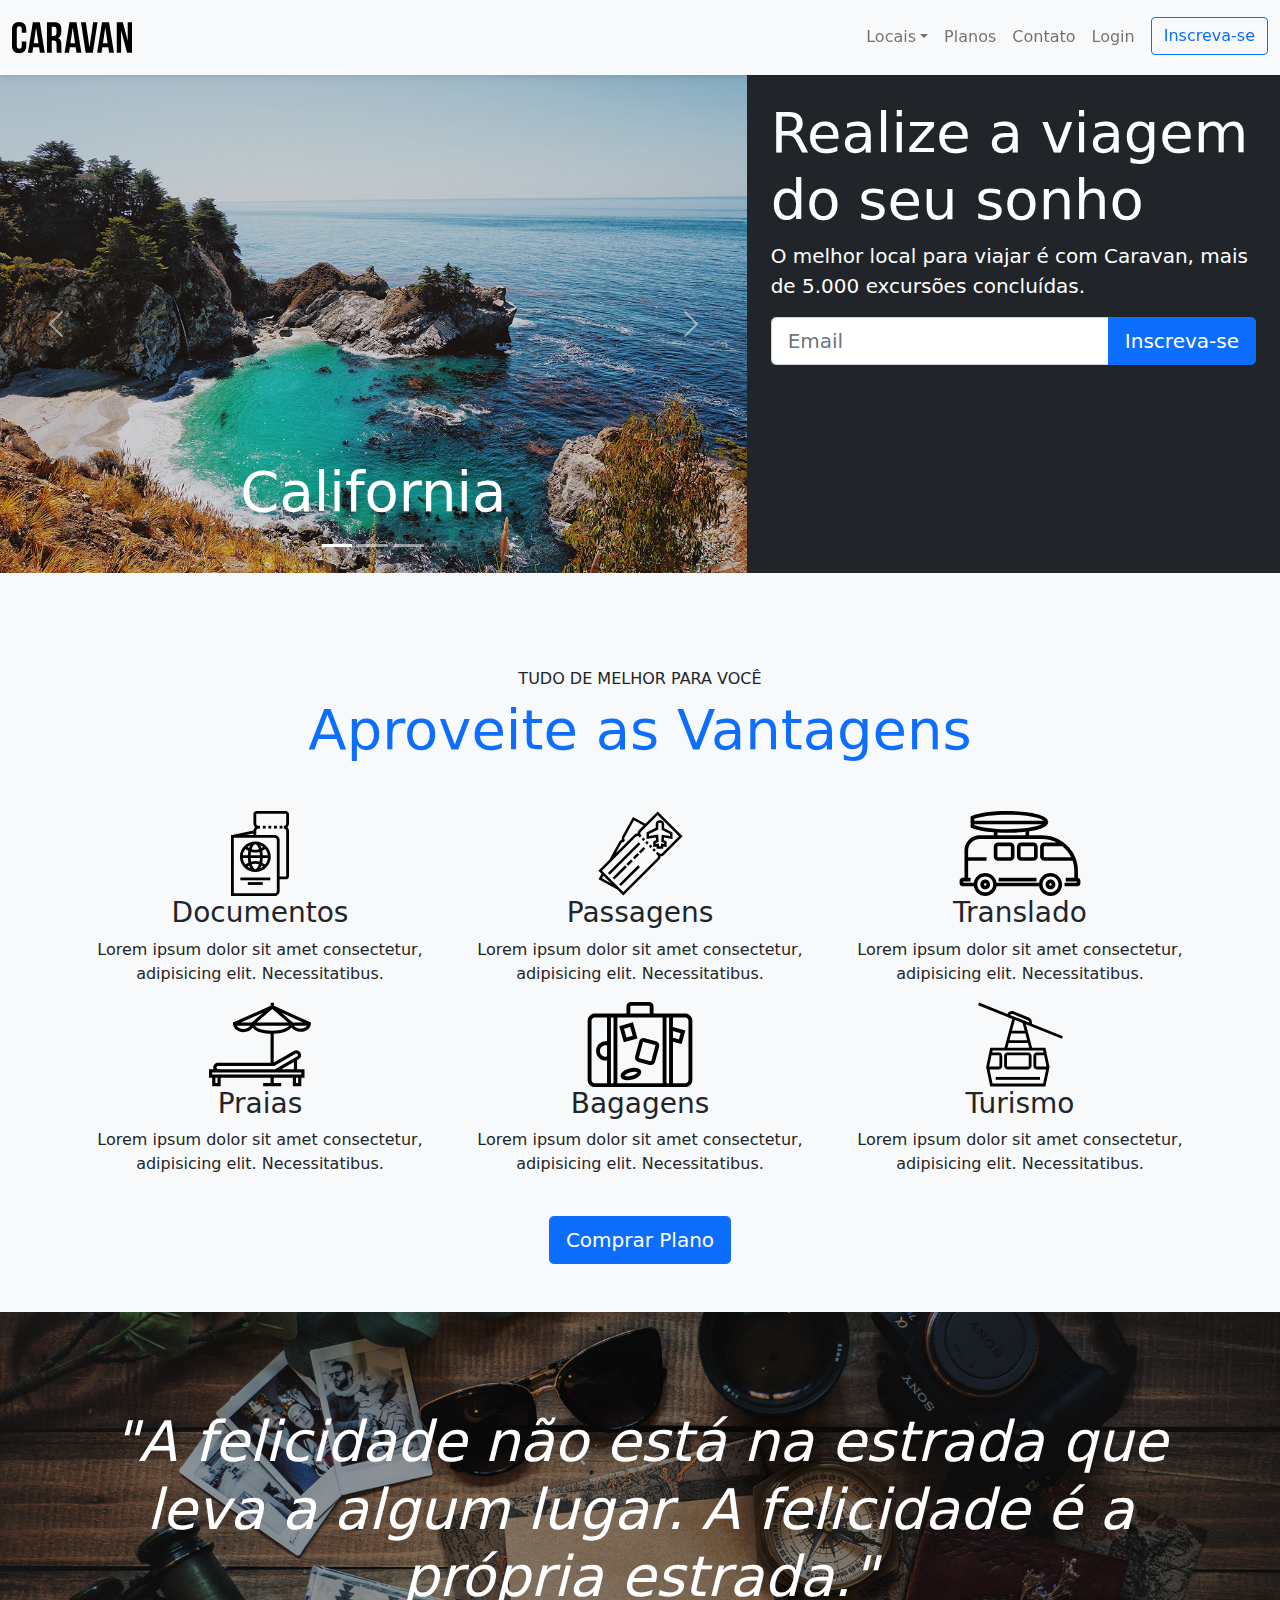
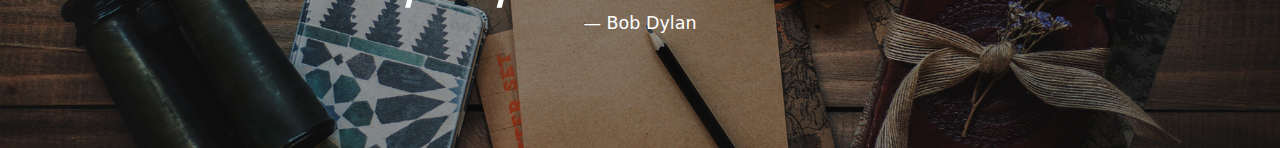
==== Project-Caravan-Bootstrap/index.html @ 6476bd88 "Adiciona media query para ajustar a responsividade da navbar, adiciona blockquote e inclui botao na " ====
<!DOCTYPE html>
<html lang="pt-br">
  <head>
    <meta charset="UTF-8" />
    <meta http-equiv="X-UA-Compatible" content="IE=edge" />
    <meta name="viewport" content="width=device-width, initial-scale=1.0" />
    <title>Caravan</title>
    <link rel="stylesheet" href="./bootstrap-5.0.1-dist/css/bootstrap.css" />
    <link rel="stylesheet" href="style.css">
  </head>
  <body>
    <!-- navbar -->
    <nav class="navbar navbar-expand-md navbar-light bg-light fixed-top py-3 box-shadow">
      <div class="container-fluid">
        <a href="index.html" class="navbar-brand">
          <img src="./img/caravan.svg" alt="Caravan">
        </a>
        <button class="navbar-toggler" type="button" data-bs-toggle="collapse" data-bs-target="#navbarSupportedContent" aria-controls="navbarSupportedContent" aria-expanded="false" aria-label="Toggle navigation">
          <span class="navbar-toggler-icon"></span>
        </button>
        <div class="collapse navbar-collapse" id="navbarSupportedContent">
          <ul class="navbar-nav ms-auto">
            <li class="nav-item dropdown">
              <a class="nav-link dropdown-toggle" href="#" id="navbarDropdown" role="button" data-bs-toggle="dropdown" aria-expanded="false">Locais</a>
              <ul class="dropdown-menu" aria-labelledby="navbarDropdown">
                <li><a class="dropdown-item" href="local.html">California</a></li>
                <li><a class="dropdown-item" href="local.html">Paris</a></li>
                <li><a class="dropdown-item" href="local.html">Dublin</a></li>
              </ul>
            </li>
            <li class="nav-item">
              <a class="nav-link" href="planos.html">Planos</a>
            </li>
            <li class="nav-item">
              <a class="nav-link" href="contato.html">Contato</a>
            </li>
            <li class="nav-item">
              <a class="nav-link" href="#">Login</a>
            </li>
            <li class="nav-item">
              <a class="btn btn-outline-primary ms-md-2" href="inscricao.html">Inscreva-se</a>
            </li>
          </ul>
        </div>
      </div>
    </nav>
    <!-- carousel section -->
    <section class="container-fluid">
      <div class="row bg-dark text-white">
        <div class="col-lg-7 p-0">
          <div id="carouselCidades" class="carousel slide" data-bs-ride="carousel">
            <div class="carousel-indicators">
              <button type="button" data-bs-target="#carouselCidades" data-bs-slide-to="0" class="active" aria-current="true" aria-label="Slide 1"></button>
              <button type="button" data-bs-target="#carouselCidades" data-bs-slide-to="1" aria-label="Slide 2"></button>
              <button type="button" data-bs-target="#carouselCidades" data-bs-slide-to="2" aria-label="Slide 3"></button>
            </div>
            <div class="carousel-inner">
              <div class="carousel-item active">
                <img src="./img/california.jpg" class="d-block w-100" alt="California">
                <div class="carousel-caption d-none d-md-block">
                  <h3 class="display-4">California</h3>
                </div>
              </div>
              <div class="carousel-item">
                <img src="./img/paris.jpg" class="d-block w-100" alt="Paris">
                <div class="carousel-caption d-none d-md-block">
                  <h3 class="display-4">Paris</h3>
                </div>
              </div>
              <div class="carousel-item">
                <img src="./img/dublin.jpg" class="d-block w-100" alt="Dublin">
                <div class="carousel-caption d-none d-md-block">
                  <h3 class="display-4">Dublin</h3>
                </div>
              </div>
            </div>
            <button class="carousel-control-prev" type="button" data-bs-target="#carouselCidades" data-bs-slide="prev">
              <span class="carousel-control-prev-icon" aria-hidden="true"></span>
              <span class="visually-hidden">Previous</span>
            </button>
            <button class="carousel-control-next" type="button" data-bs-target="#carouselCidades" data-bs-slide="next">
              <span class="carousel-control-next-icon" aria-hidden="true"></span>
              <span class="visually-hidden">Next</span>
            </button>
          </div>
        </div>
        <div class="col-lg-5 p-4">
          <h1 class="display-4">Realize a viagem do seu sonho</h1>
          <p class="lead">O melhor local para viajar é com Caravan, mais de 5.000 excursões concluídas.</p>
          <form action="">
            <div class="input-group input-group-lg">
              <input type="text" class="form-control" placeholder="Email" aria-label="Email" aria-describedby="button-addon2">
              <button class="btn btn-primary" type="button" id="button-addon2">Inscreva-se</button>
            </div>
          </form>
        </div>
      </div>
    </section>
    <!-- benefits section -->
    <section class="py-5 bg-light text-center">
      <div class="container">
        <div class="my-5">
          <span class="h6 d-block">TUDO DE MELHOR PARA VOCÊ</span>
          <h2 class="display-4 text-primary">Aproveite as Vantagens</h2>
        </div>
        <div class="row">
          <div class="col-xl-4 col-md-6">
            <div class="icons d-flex justify-content-center">
              <img src="./img/icones/passaporte.svg" alt="Passaporte">
            </div>
            <h3>Documentos</h3>
            <p>Lorem ipsum dolor sit amet consectetur, adipisicing elit. Necessitatibus.</p>
          </div>
          <div class="col-xl-4 col-md-6">
            <div class="icons d-flex justify-content-center">
              <img src="./img/icones/passagens.svg" alt="Passagens">
            </div>
            <h3>Passagens</h3>
            <p>Lorem ipsum dolor sit amet consectetur, adipisicing elit. Necessitatibus.</p>
          </div>
          <div class="col-xl-4 col-md-6">
            <div class="icons d-flex justify-content-center">
              <img src="./img/icones/translado.svg" alt="Translado">
            </div>
            <h3>Translado</h3>
            <p>Lorem ipsum dolor sit amet consectetur, adipisicing elit. Necessitatibus.</p>
          </div>
          <div class="col-xl-4 col-md-6">
            <div class="icons d-flex justify-content-center">
              <img src="./img/icones/praias.svg" alt="Praias">
            </div>
            <h3>Praias</h3>
            <p>Lorem ipsum dolor sit amet consectetur, adipisicing elit. Necessitatibus.</p>
          </div>
          <div class="col-xl-4 col-md-6">
            <div class="icons d-flex justify-content-center">
              <img src="./img/icones/bagagens.svg" alt="Bagagens">
            </div>
            <h3>Bagagens</h3>
            <p>Lorem ipsum dolor sit amet consectetur, adipisicing elit. Necessitatibus.</p>
          </div>
          <div class="col-xl-4 col-md-6">
            <div class="icons d-flex justify-content-center">
              <img src="./img/icones/turismo.svg" alt="Turismo">
            </div>
            <h3>Turismo</h3>
            <p>Lorem ipsum dolor sit amet consectetur, adipisicing elit. Necessitatibus.</p>
          </div>
        </div>
        <a href="planos.html" class="btn btn-primary btn-lg mt-4">Comprar Plano</a>
      </div>
    </section>
    <!-- image blockquote section -->
    <section id="home-quote" class="p-md-5">
      <blockquote class="blockquote text-center text-white p-md-5 p-3">
        <p class="display-4">
          <em>
          "A felicidade não está na estrada que leva a algum lugar. A felicidade é a própria estrada."
          </em>
        </p>
        <footer class="blockquote-footer text-white">Bob Dylan</footer>
      </blockquote>
    </section>


    <script type="text/javascript" src="./bootstrap-5.0.1-dist/js/bootstrap.bundle.js"></script>

  </body>
</html>
---- Project-Caravan-Bootstrap/style.css ----
body {
  padding-top: 75px;
}

.box-shadow {
  box-shadow: 0 2px 4px 0 rgba(0,0,0,.05),
              0 4px 8px 0 rgba(0,0,0,.05);
}

.icons {
  height: 85px;
}

#home-quote {
  background: url('./img/bg-quote.jpg') center center;
  background-size: cover;
}

@media (max-width: 767px) {
  #home-quote .display-4 {
    font-size: 2.5rem;
  }

  body {
    padding-top: 0px;
  }
  
  .fixed-top {
    position: relative;
  }
}
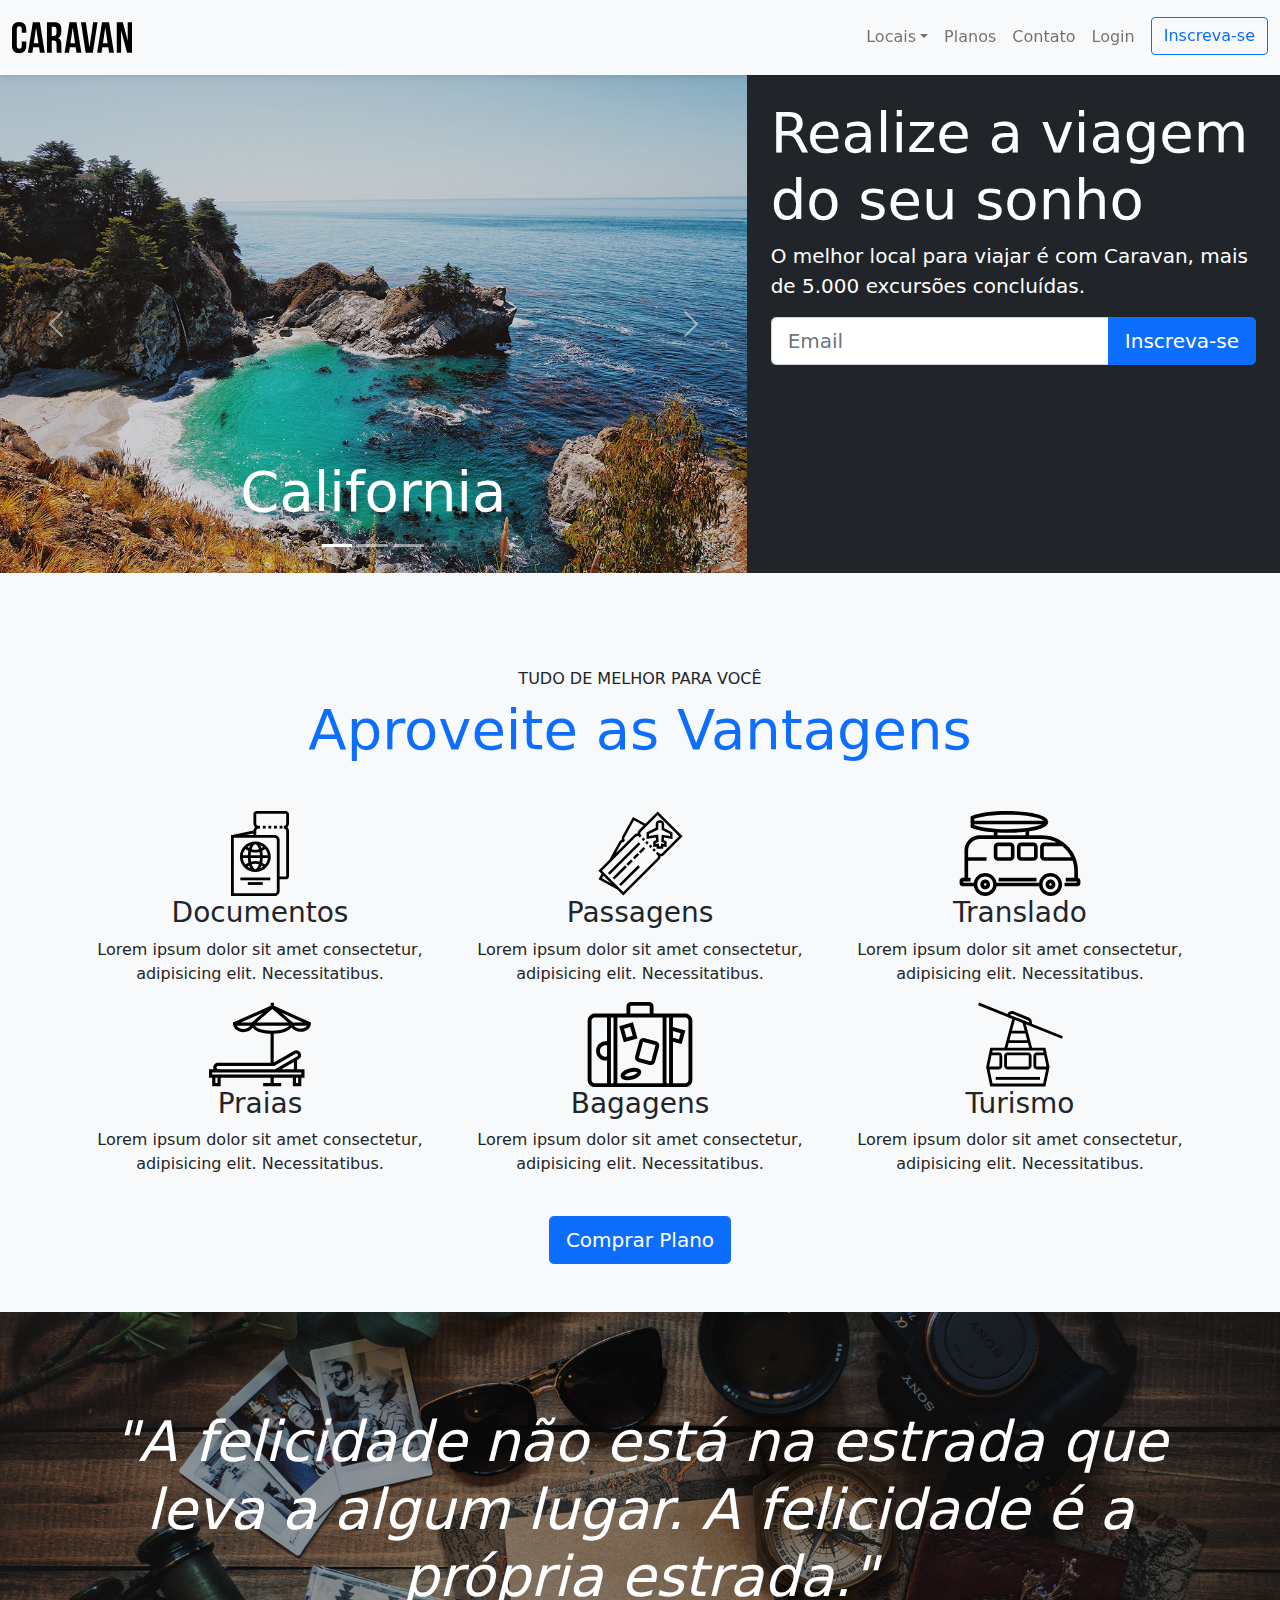
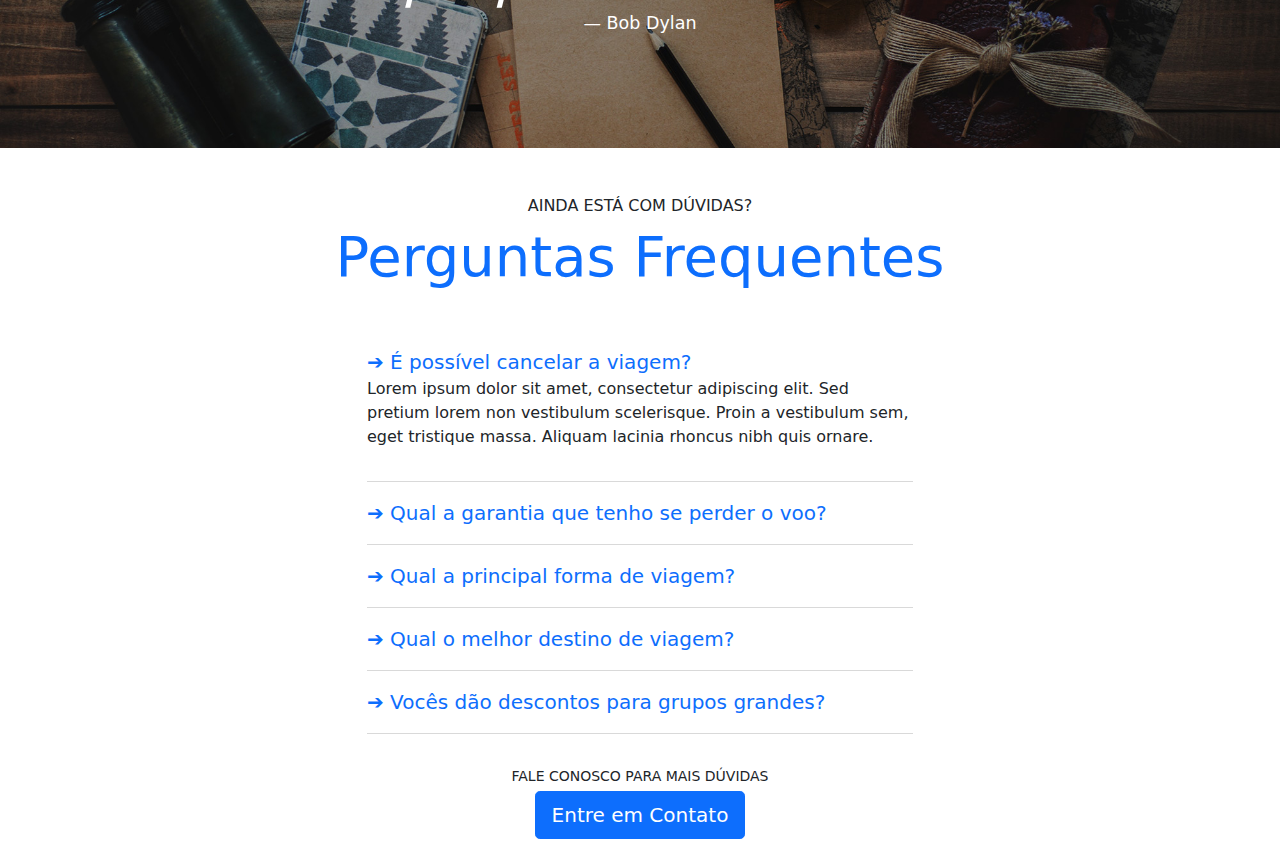
==== commit 3013c1a7: "adiciona accordion a pagina e adiciona sessao de perguntas frequentes" ====
--- a/Project-Caravan-Bootstrap/index.html
+++ b/Project-Caravan-Bootstrap/index.html
@@ -161,6 +161,76 @@
         <footer class="blockquote-footer text-white">Bob Dylan</footer>
       </blockquote>
     </section>
+    <!-- common questions section -->
+    <section class="container">
+      <div class="my-5 text-center">
+        <span class="h6 d-block">AINDA ESTÁ COM DÚVIDAS?</span>
+        <h2 class="display-4 text-primary">Perguntas Frequentes</h2>
+      </div>
+
+      <div class="row justify-content-center">
+        <div class="col-6 accordion" id="perguntasFrequentes">
+  
+          <div class="pergunta py-2">
+            <a class="lead remove-decoration" data-bs-toggle="collapse" data-bs-target="#pergunta1" aria-expanded="true" aria-controls="pergunta1">
+              ➔ É possível cancelar a viagem?
+            </a>
+            <div id="pergunta1" class="accordion-collapse collapse show" aria-labelledby="pergunta1" data-bs-parent="#perguntasFrequentes">
+              <p>Lorem ipsum dolor sit amet, consectetur adipiscing elit. Sed pretium lorem non vestibulum scelerisque. Proin a vestibulum sem, eget tristique massa. Aliquam lacinia rhoncus nibh quis ornare.</p>
+            </div>
+          </div>
+
+          <div class="dropdown-divider"></div>
+
+          <div class="pergunta py-2">
+            <a class="lead remove-decoration" data-bs-toggle="collapse" data-bs-target="#pergunta2" aria-expanded="false" aria-controls="pergunta2">
+              ➔ Qual a garantia que tenho se perder o voo?
+            </a>
+            <div id="pergunta2" class="accordion-collapse collapse" aria-labelledby="pergunta2" data-bs-parent="#perguntasFrequentes">
+              <p>Lorem ipsum dolor sit amet, consectetur adipiscing elit. Sed pretium lorem non vestibulum scelerisque. Proin a vestibulum sem, eget tristique massa. Aliquam lacinia rhoncus nibh quis ornare.</p>
+            </div>
+          </div>
+
+          <div class="dropdown-divider"></div>
+
+          <div class="pergunta py-2">
+            <a class="lead remove-decoration" data-bs-toggle="collapse" data-bs-target="#pergunta3" aria-expanded="false" aria-controls="pergunta3">
+              ➔ Qual a principal forma de viagem?
+            </a>
+            <div id="pergunta3" class="accordion-collapse collapse" aria-labelledby="pergunta3" data-bs-parent="#perguntasFrequentes">
+              <p>Lorem ipsum dolor sit amet, consectetur adipiscing elit. Sed pretium lorem non vestibulum scelerisque. Proin a vestibulum sem, eget tristique massa. Aliquam lacinia rhoncus nibh quis ornare.</p>
+            </div>
+          </div>
+  
+          <div class="dropdown-divider"></div>
+
+          <div class="pergunta py-2">
+            <a class="lead remove-decoration" data-bs-toggle="collapse" data-bs-target="#pergunta4" aria-expanded="false" aria-controls="pergunta4">
+              ➔ Qual o melhor destino de viagem?
+            </a>
+            <div id="pergunta4" class="accordion-collapse collapse" aria-labelledby="pergunta4" data-bs-parent="#perguntasFrequentes">
+              <p>Lorem ipsum dolor sit amet, consectetur adipiscing elit. Sed pretium lorem non vestibulum scelerisque. Proin a vestibulum sem, eget tristique massa. Aliquam lacinia rhoncus nibh quis ornare.</p>
+            </div>
+          </div>
+
+          <div class="dropdown-divider"></div>
+
+          <div class="pergunta py-2">
+            <a class="lead remove-decoration" data-bs-toggle="collapse" data-bs-target="#pergunta5" aria-expanded="false" aria-controls="pergunta5">
+              ➔ Vocês dão descontos para grupos grandes?
+            </a>
+            <div id="pergunta5" class="accordion-collapse collapse" aria-labelledby="pergunta5" data-bs-parent="#perguntasFrequentes">
+              <p>Lorem ipsum dolor sit amet, consectetur adipiscing elit. Sed pretium lorem non vestibulum scelerisque. Proin a vestibulum sem, eget tristique massa. Aliquam lacinia rhoncus nibh quis ornare.</p>
+            </div>
+          </div>
+          <div class="dropdown-divider"></div>
+        </div>
+      </div>
+      <div class="text-center my-4">
+        <p class="small m-1">FALE CONOSCO PARA MAIS DÚVIDAS</p>
+        <a class="btn btn-primary btn-lg" href="contato.html">Entre em Contato</a>
+      </div>
+    </section>
 
 
     <script type="text/javascript" src="./bootstrap-5.0.1-dist/js/bootstrap.bundle.js"></script>
--- a/Project-Caravan-Bootstrap/style.css
+++ b/Project-Caravan-Bootstrap/style.css
@@ -16,6 +16,10 @@
   background-size: cover;
 }
 
+.remove-decoration {
+  text-decoration: none;
+}
+
 @media (max-width: 767px) {
   #home-quote .display-4 {
     font-size: 2.5rem;
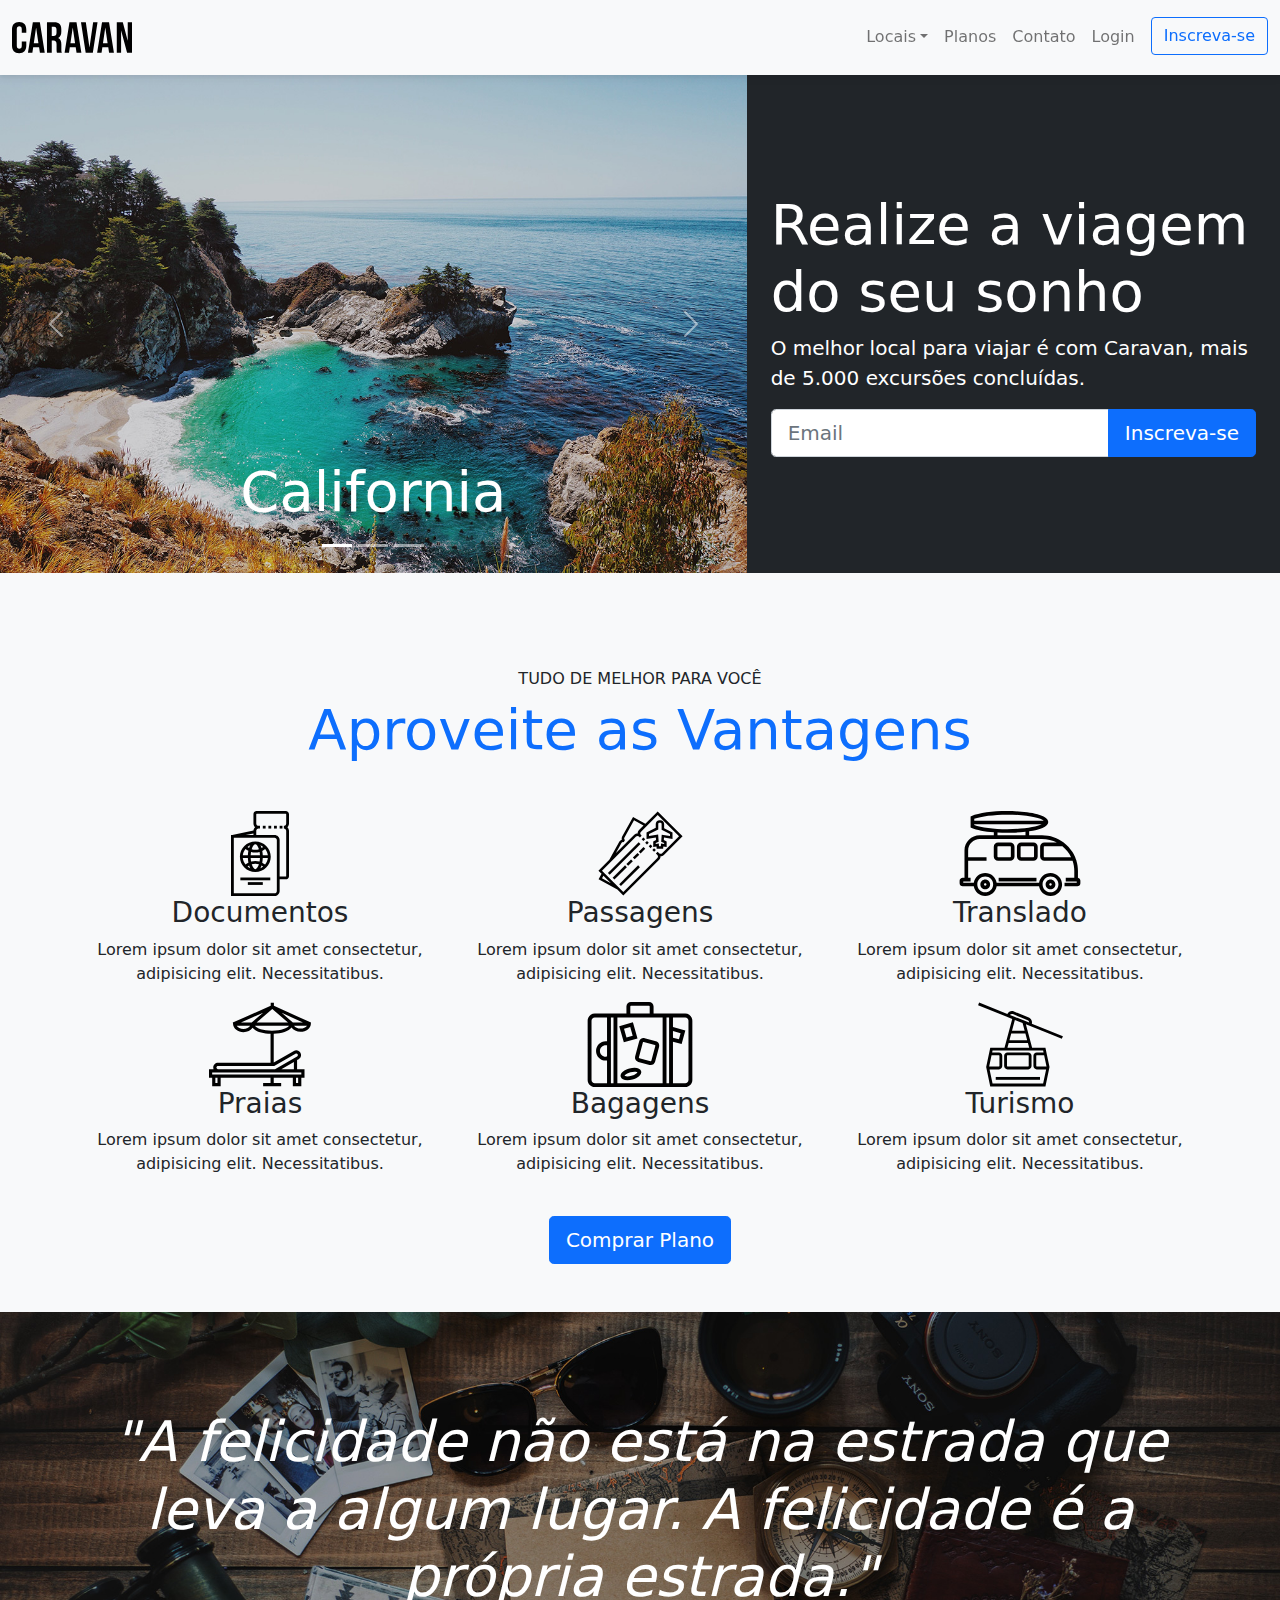
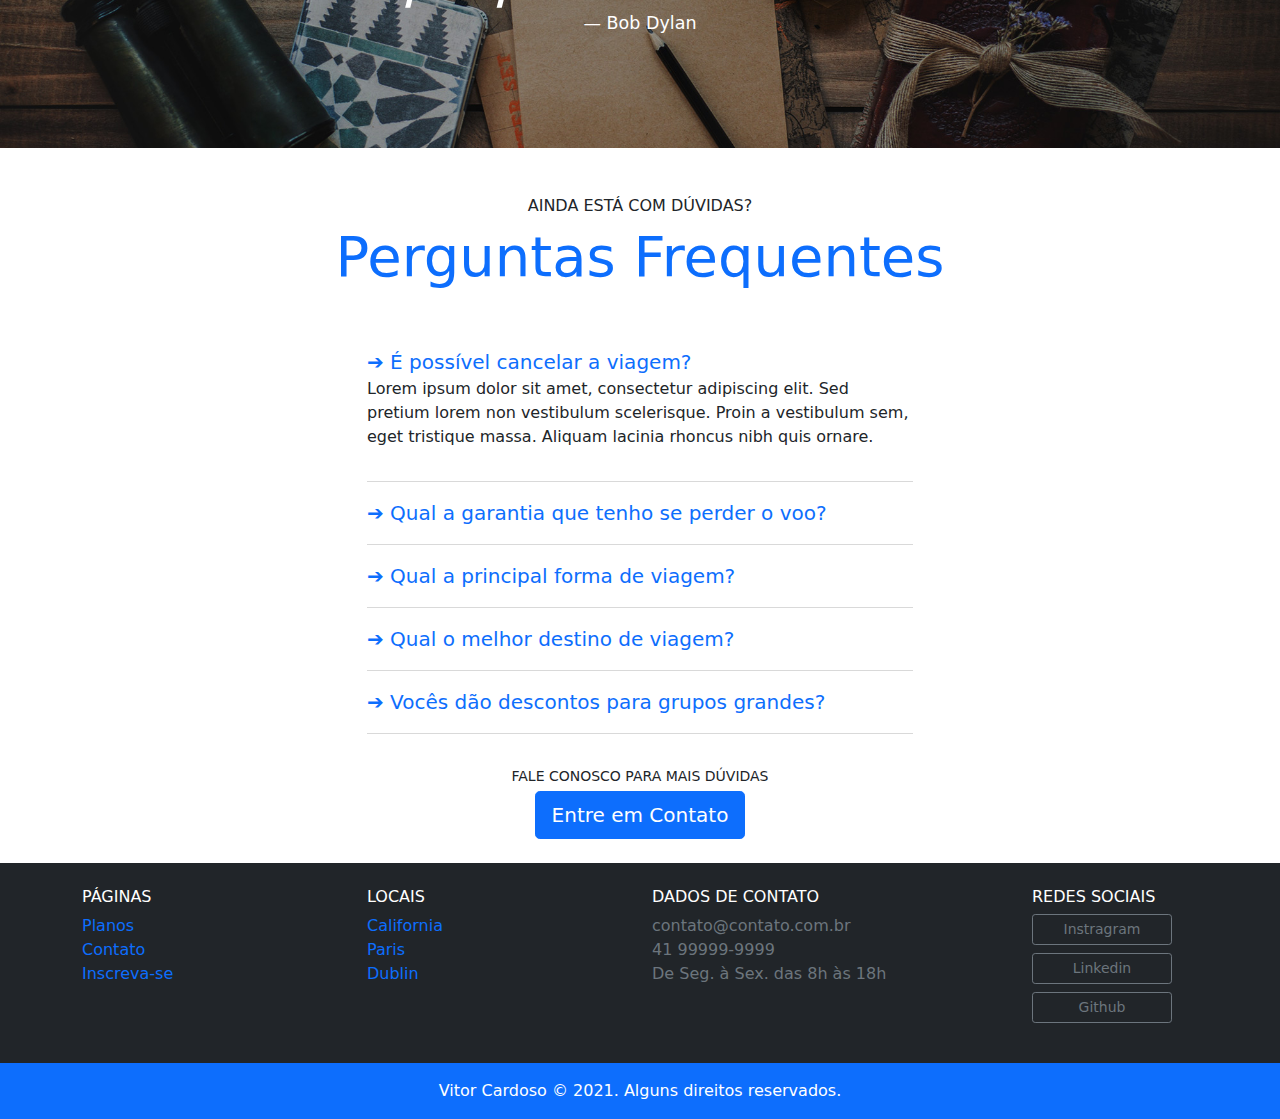
==== commit af7f2542: "Adiciona footer section e realiza ajustes na responsividade" ====
--- a/Project-Caravan-Bootstrap/index.html
+++ b/Project-Caravan-Bootstrap/index.html
@@ -84,7 +84,7 @@
             </button>
           </div>
         </div>
-        <div class="col-lg-5 p-4">
+        <div class="col-lg-5 p-4 align-self-center">
           <h1 class="display-4">Realize a viagem do seu sonho</h1>
           <p class="lead">O melhor local para viajar é com Caravan, mais de 5.000 excursões concluídas.</p>
           <form action="">
@@ -167,10 +167,8 @@
         <span class="h6 d-block">AINDA ESTÁ COM DÚVIDAS?</span>
         <h2 class="display-4 text-primary">Perguntas Frequentes</h2>
       </div>
-
       <div class="row justify-content-center">
-        <div class="col-6 accordion" id="perguntasFrequentes">
-  
+        <div class="col-md-6 accordion" id="perguntasFrequentes">
           <div class="pergunta py-2">
             <a class="lead remove-decoration" data-bs-toggle="collapse" data-bs-target="#pergunta1" aria-expanded="true" aria-controls="pergunta1">
               ➔ É possível cancelar a viagem?
@@ -179,9 +177,7 @@
               <p>Lorem ipsum dolor sit amet, consectetur adipiscing elit. Sed pretium lorem non vestibulum scelerisque. Proin a vestibulum sem, eget tristique massa. Aliquam lacinia rhoncus nibh quis ornare.</p>
             </div>
           </div>
-
-          <div class="dropdown-divider"></div>
-
+          <div class="dropdown-divider"></div>
           <div class="pergunta py-2">
             <a class="lead remove-decoration" data-bs-toggle="collapse" data-bs-target="#pergunta2" aria-expanded="false" aria-controls="pergunta2">
               ➔ Qual a garantia que tenho se perder o voo?
@@ -190,9 +186,7 @@
               <p>Lorem ipsum dolor sit amet, consectetur adipiscing elit. Sed pretium lorem non vestibulum scelerisque. Proin a vestibulum sem, eget tristique massa. Aliquam lacinia rhoncus nibh quis ornare.</p>
             </div>
           </div>
-
-          <div class="dropdown-divider"></div>
-
+          <div class="dropdown-divider"></div>
           <div class="pergunta py-2">
             <a class="lead remove-decoration" data-bs-toggle="collapse" data-bs-target="#pergunta3" aria-expanded="false" aria-controls="pergunta3">
               ➔ Qual a principal forma de viagem?
@@ -201,9 +195,7 @@
               <p>Lorem ipsum dolor sit amet, consectetur adipiscing elit. Sed pretium lorem non vestibulum scelerisque. Proin a vestibulum sem, eget tristique massa. Aliquam lacinia rhoncus nibh quis ornare.</p>
             </div>
           </div>
-  
-          <div class="dropdown-divider"></div>
-
+          <div class="dropdown-divider"></div>
           <div class="pergunta py-2">
             <a class="lead remove-decoration" data-bs-toggle="collapse" data-bs-target="#pergunta4" aria-expanded="false" aria-controls="pergunta4">
               ➔ Qual o melhor destino de viagem?
@@ -212,9 +204,7 @@
               <p>Lorem ipsum dolor sit amet, consectetur adipiscing elit. Sed pretium lorem non vestibulum scelerisque. Proin a vestibulum sem, eget tristique massa. Aliquam lacinia rhoncus nibh quis ornare.</p>
             </div>
           </div>
-
-          <div class="dropdown-divider"></div>
-
+          <div class="dropdown-divider"></div>
           <div class="pergunta py-2">
             <a class="lead remove-decoration" data-bs-toggle="collapse" data-bs-target="#pergunta5" aria-expanded="false" aria-controls="pergunta5">
               ➔ Vocês dão descontos para grupos grandes?
@@ -231,7 +221,49 @@
         <a class="btn btn-primary btn-lg" href="contato.html">Entre em Contato</a>
       </div>
     </section>
+    <!-- footer section -->
 
+    <footer class="bg-dark text-white">
+      <div class="container py-4">
+        <div class="row">
+          <div class="col-md-3 col-6">
+            <h4 class="h6">PÁGINAS</h4>
+            <ul class="list-unstyled">
+              <li><a class="remove-decoration" href="planos.html">Planos</a></li>
+              <li><a class="remove-decoration" href="contato.html">Contato</a></li>
+              <li><a class="remove-decoration" href="inscricao.html">Inscreva-se</a></li>
+            </ul>
+          </div>
+          <div class="col-md-3 col-6">
+            <h4 class="h6">LOCAIS</h4>
+            <ul class="list-unstyled">
+              <li><a class="remove-decoration" href="local.html">California</a></li>
+              <li><a class="remove-decoration" href="local.html">Paris</a></li>
+              <li><a class="remove-decoration" href="local.html">Dublin</a></li>
+            </ul>
+          </div>
+          <div class="col-md-4">
+            <h4 class="h6">DADOS DE CONTATO</h4>
+            <ul class="list-unstyled text-secondary">
+              <li>contato@contato.com.br</li>
+              <li>41 99999-9999</li>
+              <li>De Seg. à Sex. das 8h às 18h</li>
+            </ul>
+          </div>
+          <div class="col-md-2">
+            <h4 class="h6">REDES SOCIAIS</h4>
+            <ul class="list-unstyled">
+              <li><a class="btn btn-outline-secondary d-block mb-2 btn-sm" href="#" style="max-width: 140px">Instragram</a></li>
+              <li><a class="btn btn-outline-secondary d-block mb-2 btn-sm" href="#" style="max-width: 140px">Linkedin</a></li>
+              <li><a class="btn btn-outline-secondary d-block mb-2 btn-sm" href="#" style="max-width: 140px">Github</a></li>
+            </ul>
+          </div>
+        </div>
+      </div>
+      <div class="bg-primary text-center py-3">
+        <p class="mb-0">Vitor Cardoso © 2021. Alguns direitos reservados.</p>
+      </div>
+    </footer>
 
     <script type="text/javascript" src="./bootstrap-5.0.1-dist/js/bootstrap.bundle.js"></script>
 
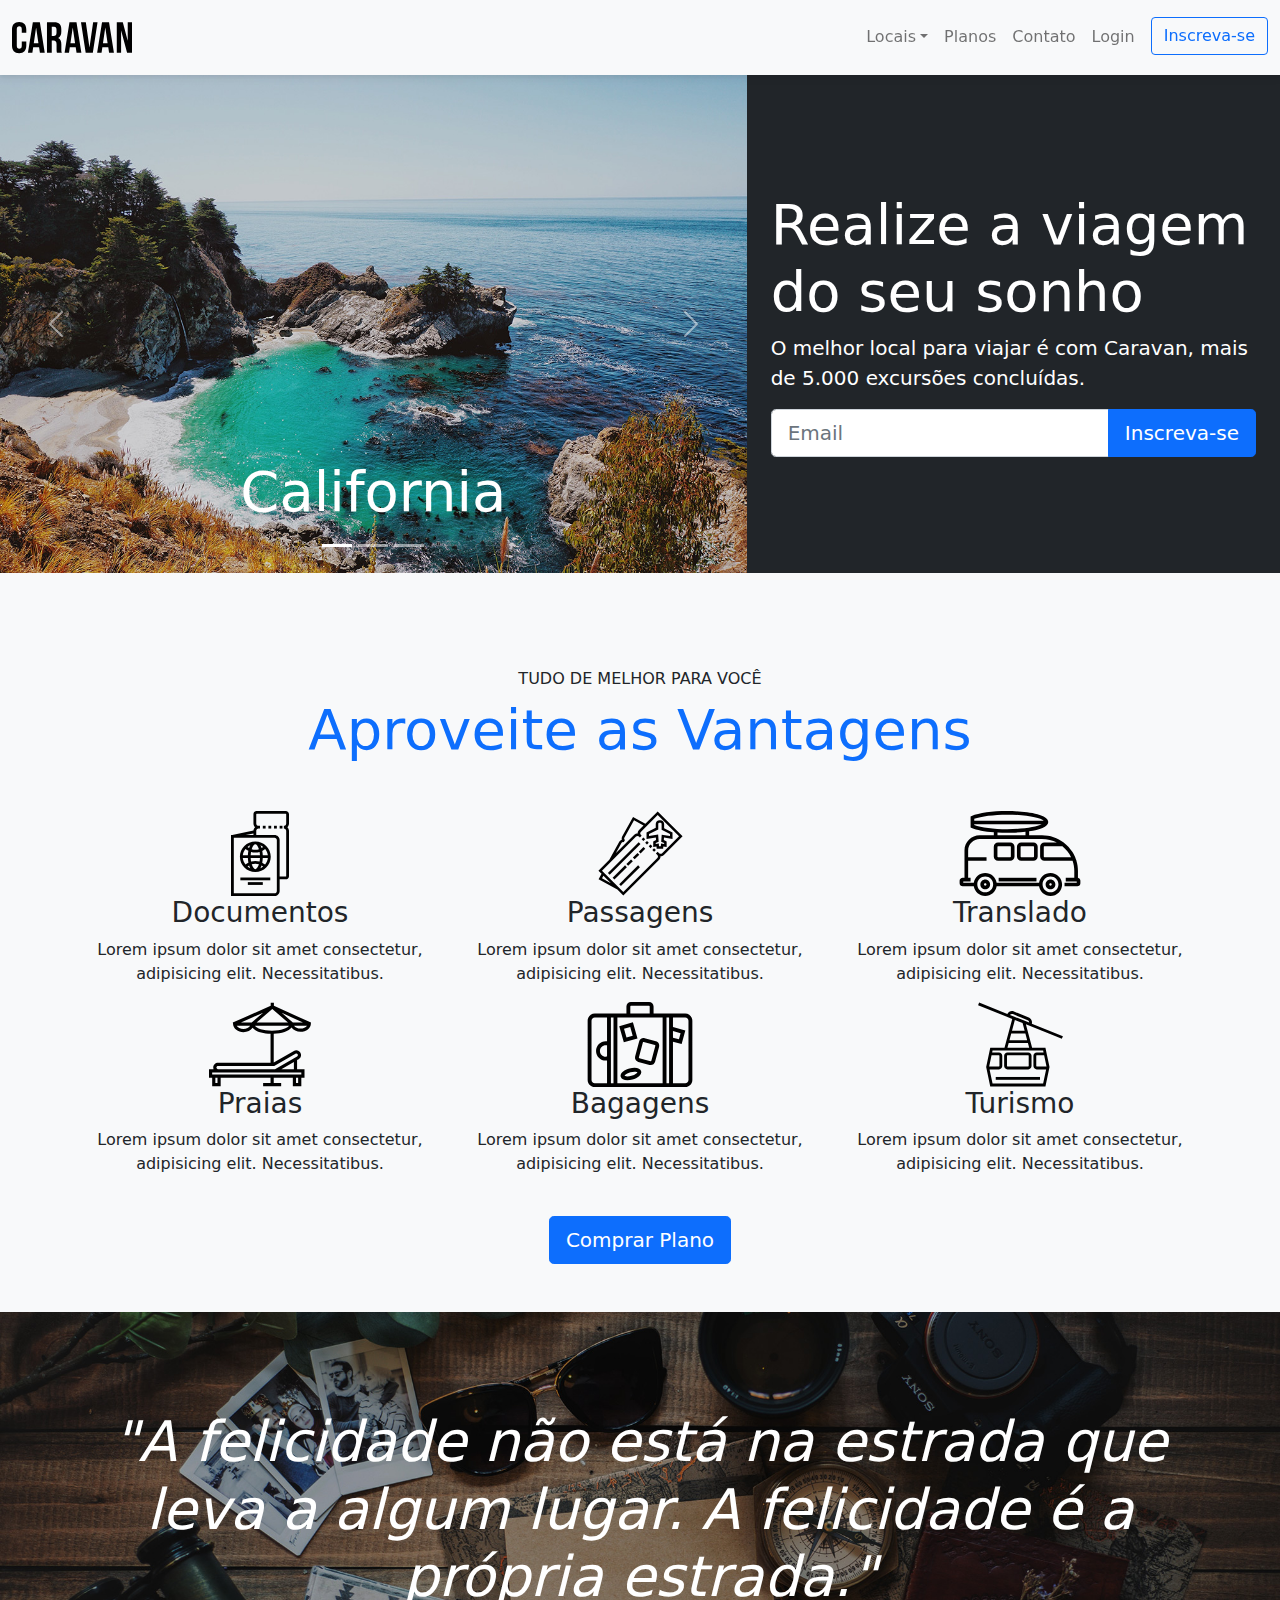
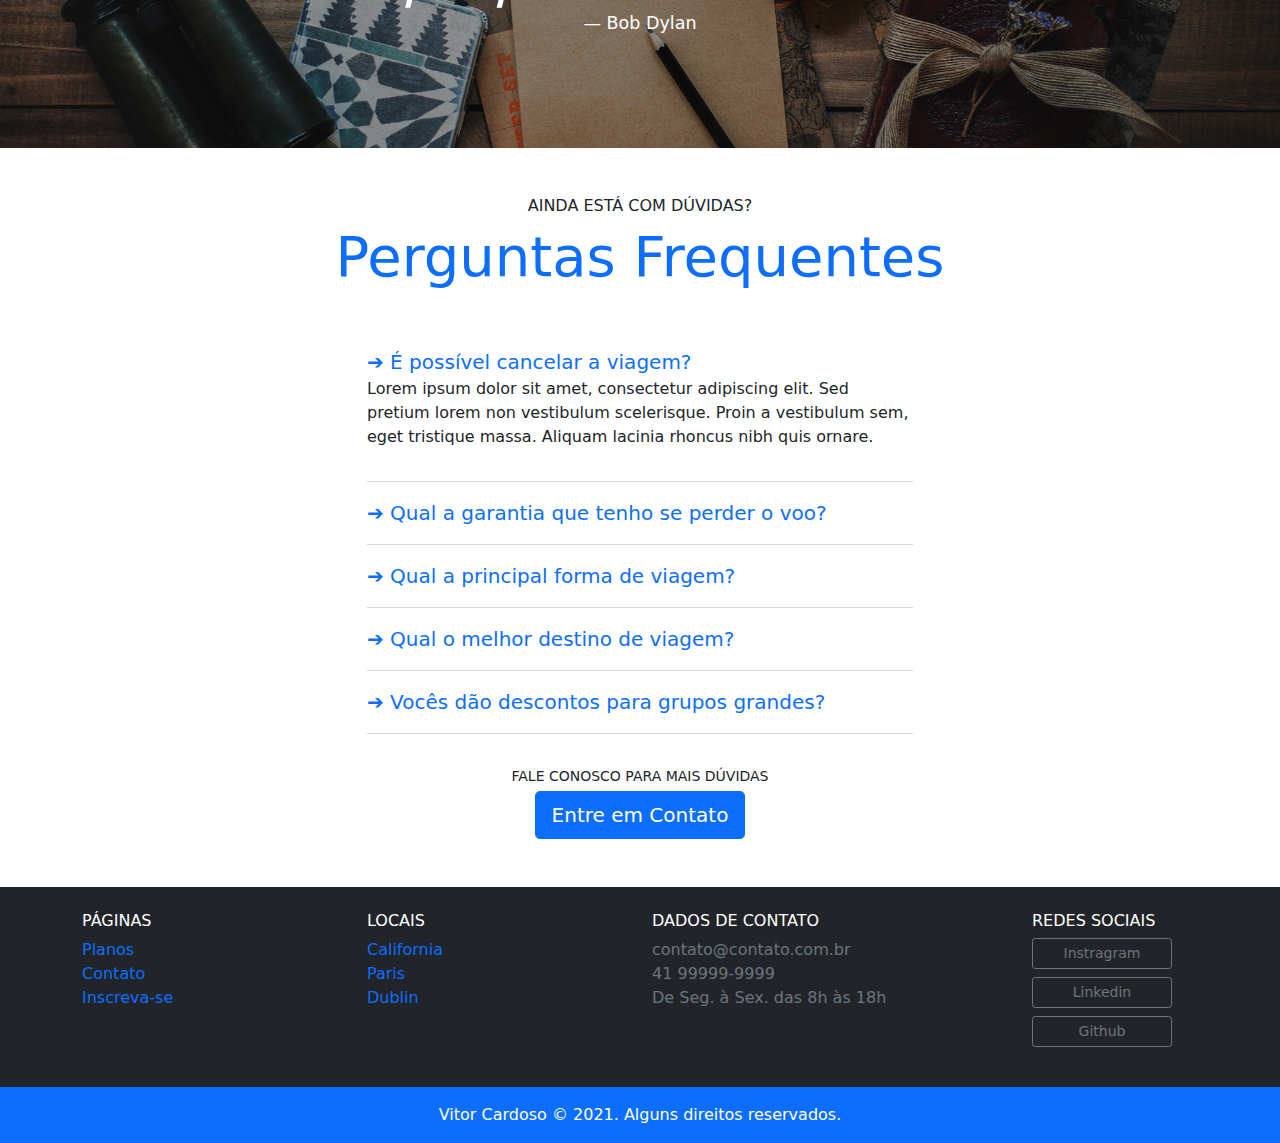
==== commit cd9582b3: "Adiciona tabela com informacoes de eventos ao site" ====
--- a/Project-Caravan-Bootstrap/index.html
+++ b/Project-Caravan-Bootstrap/index.html
@@ -9,6 +9,36 @@
     <link rel="stylesheet" href="style.css">
   </head>
   <body>
+    
+    <!-- modal -->
+    <div class="modal fade" id="modalLogin" tabindex="-1" aria-labelledby="modalLoginTitulo" aria-hidden="true">
+      <div class="modal-dialog">
+        <div class="modal-content">
+          <div class="modal-header">
+            <h5 class="modal-title" id="modalLoginTitulo">Faça login na sua conta.</h5>
+            <button type="button" class="btn-close" data-bs-dismiss="modal" aria-label="Close"></button>
+          </div>
+          <div class="modal-body">
+            <form>
+              <div class="mb-3">
+                <label for="inputLoginEmail" class="form-label">Email</label>
+                <input type="email" class="form-control" id="inputLoginEmail">
+              </div>
+              <div class="mb-3">
+                <label for="inputPasswordLogin" class="form-label">Senha</label>
+                <input type="password" class="form-control" id="inputPasswordLogin">
+              </div>
+              <div>
+                <button type="submit" class="btn btn-primary">Entrar na conta</button>
+              </div>
+              <small class="form-text">Esqueceu a senha? <a href="#">Clique aqui.</a></small>
+            </form>
+          </div>
+        </div>
+      </div>
+    </div>
+    <!-- end modal -->
+
     <!-- navbar -->
     <nav class="navbar navbar-expand-md navbar-light bg-light fixed-top py-3 box-shadow">
       <div class="container-fluid">
@@ -35,7 +65,7 @@
               <a class="nav-link" href="contato.html">Contato</a>
             </li>
             <li class="nav-item">
-              <a class="nav-link" href="#">Login</a>
+              <a class="nav-link" href="#" data-bs-toggle="modal" data-bs-target="#modalLogin">Login</a>
             </li>
             <li class="nav-item">
               <a class="btn btn-outline-primary ms-md-2" href="inscricao.html">Inscreva-se</a>
@@ -44,6 +74,8 @@
         </div>
       </div>
     </nav>
+    <!-- end navbar -->
+
     <!-- carousel section -->
     <section class="container-fluid">
       <div class="row bg-dark text-white">
@@ -96,6 +128,8 @@
         </div>
       </div>
     </section>
+    <!-- end carousel section -->
+
     <!-- benefits section -->
     <section class="py-5 bg-light text-center">
       <div class="container">
@@ -150,6 +184,8 @@
         <a href="planos.html" class="btn btn-primary btn-lg mt-4">Comprar Plano</a>
       </div>
     </section>
+    <!-- end benefits section -->
+
     <!-- image blockquote section -->
     <section id="home-quote" class="p-md-5">
       <blockquote class="blockquote text-center text-white p-md-5 p-3">
@@ -161,6 +197,8 @@
         <footer class="blockquote-footer text-white">Bob Dylan</footer>
       </blockquote>
     </section>
+    <!-- end image blockquote section -->
+
     <!-- common questions section -->
     <section class="container">
       <div class="my-5 text-center">
@@ -221,9 +259,10 @@
         <a class="btn btn-primary btn-lg" href="contato.html">Entre em Contato</a>
       </div>
     </section>
+    <!-- end common questions section -->
+
     <!-- footer section -->
-
-    <footer class="bg-dark text-white">
+    <footer class="bg-dark text-white mt-5">
       <div class="container py-4">
         <div class="row">
           <div class="col-md-3 col-6">
@@ -253,9 +292,9 @@
           <div class="col-md-2">
             <h4 class="h6">REDES SOCIAIS</h4>
             <ul class="list-unstyled">
-              <li><a class="btn btn-outline-secondary d-block mb-2 btn-sm" href="#" style="max-width: 140px">Instragram</a></li>
-              <li><a class="btn btn-outline-secondary d-block mb-2 btn-sm" href="#" style="max-width: 140px">Linkedin</a></li>
-              <li><a class="btn btn-outline-secondary d-block mb-2 btn-sm" href="#" style="max-width: 140px">Github</a></li>
+              <li><a class="btn btn-outline-secondary d-block mb-2 btn-sm" href="https://www.instagram.com/vitorcaardoso_/" target="_blank" style="max-width: 140px">Instragram</a></li>
+              <li><a class="btn btn-outline-secondary d-block mb-2 btn-sm" href="https://www.linkedin.com/in/vitormcardoso/" target="_blank" style="max-width: 140px">Linkedin</a></li>
+              <li><a class="btn btn-outline-secondary d-block mb-2 btn-sm" href="https://github.com/vitor-m-cardoso/" target="_blank" style="max-width: 140px">Github</a></li>
             </ul>
           </div>
         </div>
@@ -264,6 +303,7 @@
         <p class="mb-0">Vitor Cardoso © 2021. Alguns direitos reservados.</p>
       </div>
     </footer>
+    <!-- end footer section -->
 
     <script type="text/javascript" src="./bootstrap-5.0.1-dist/js/bootstrap.bundle.js"></script>
 
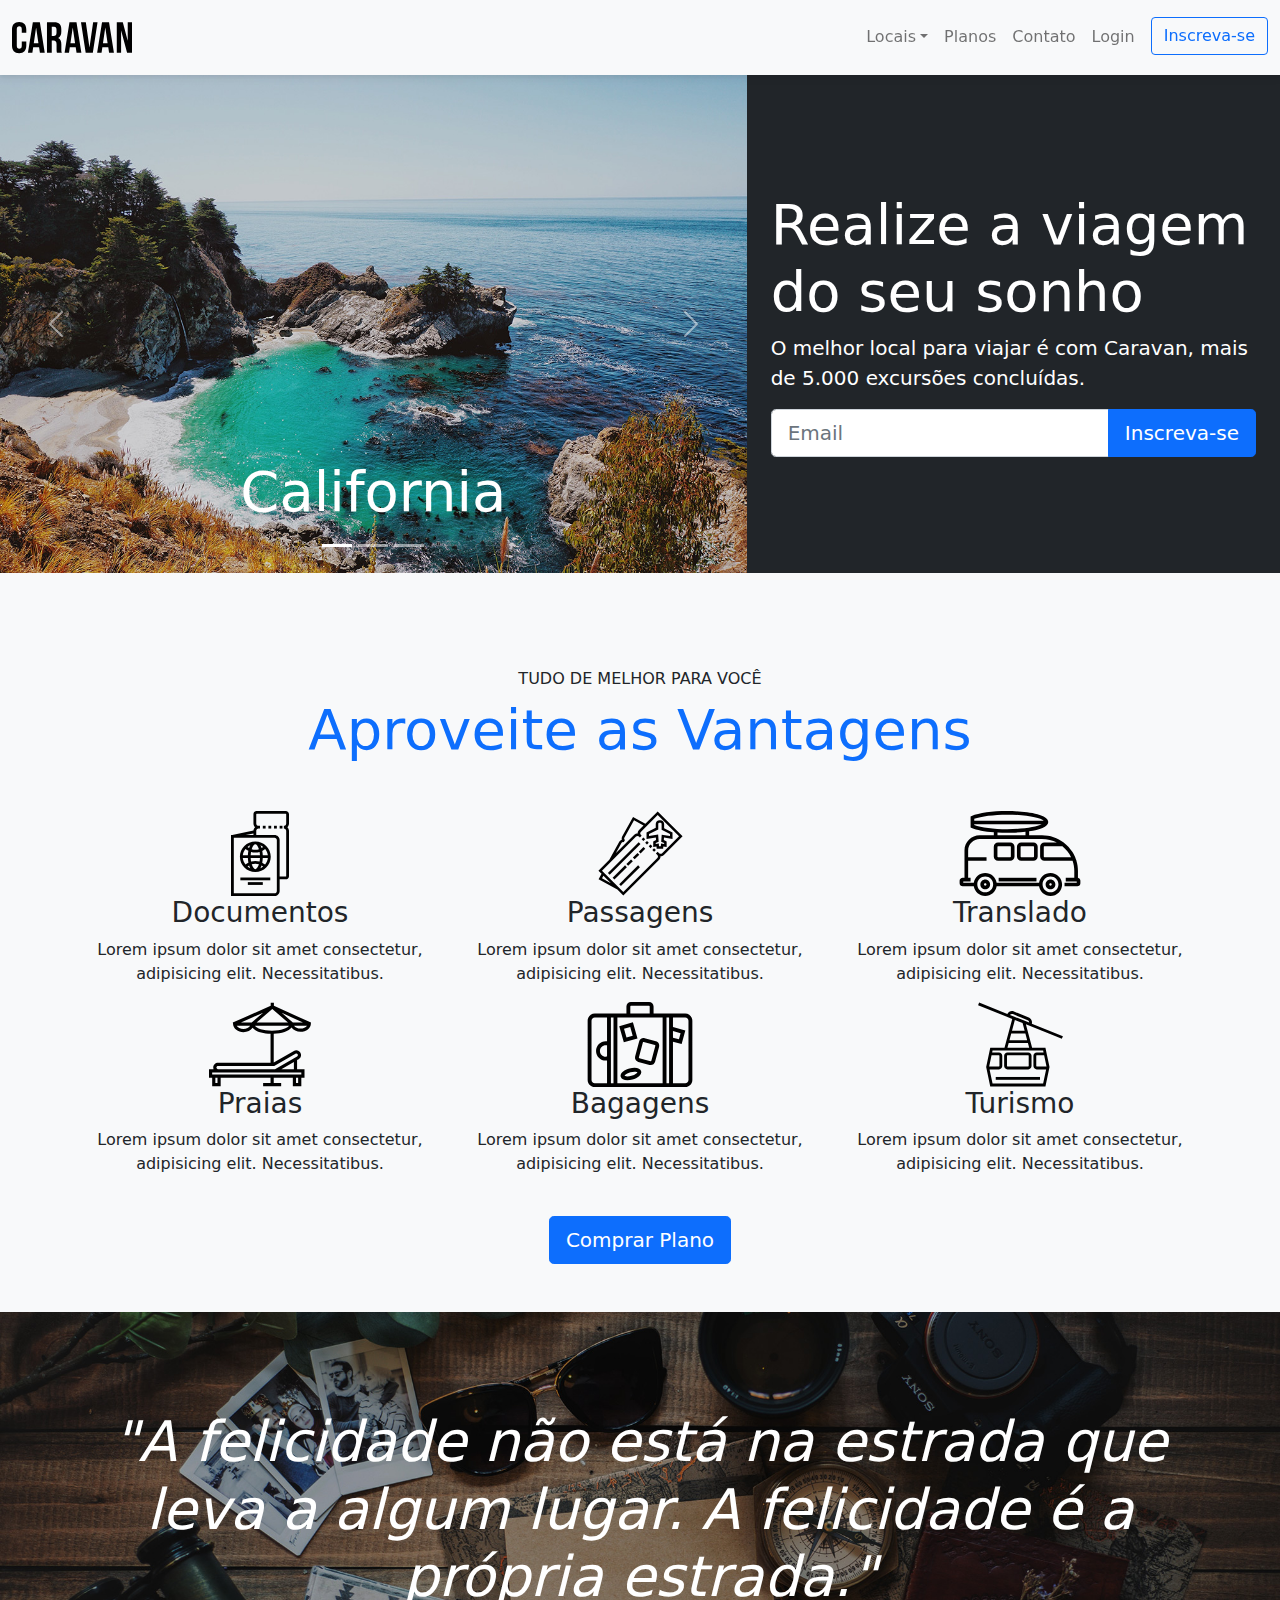
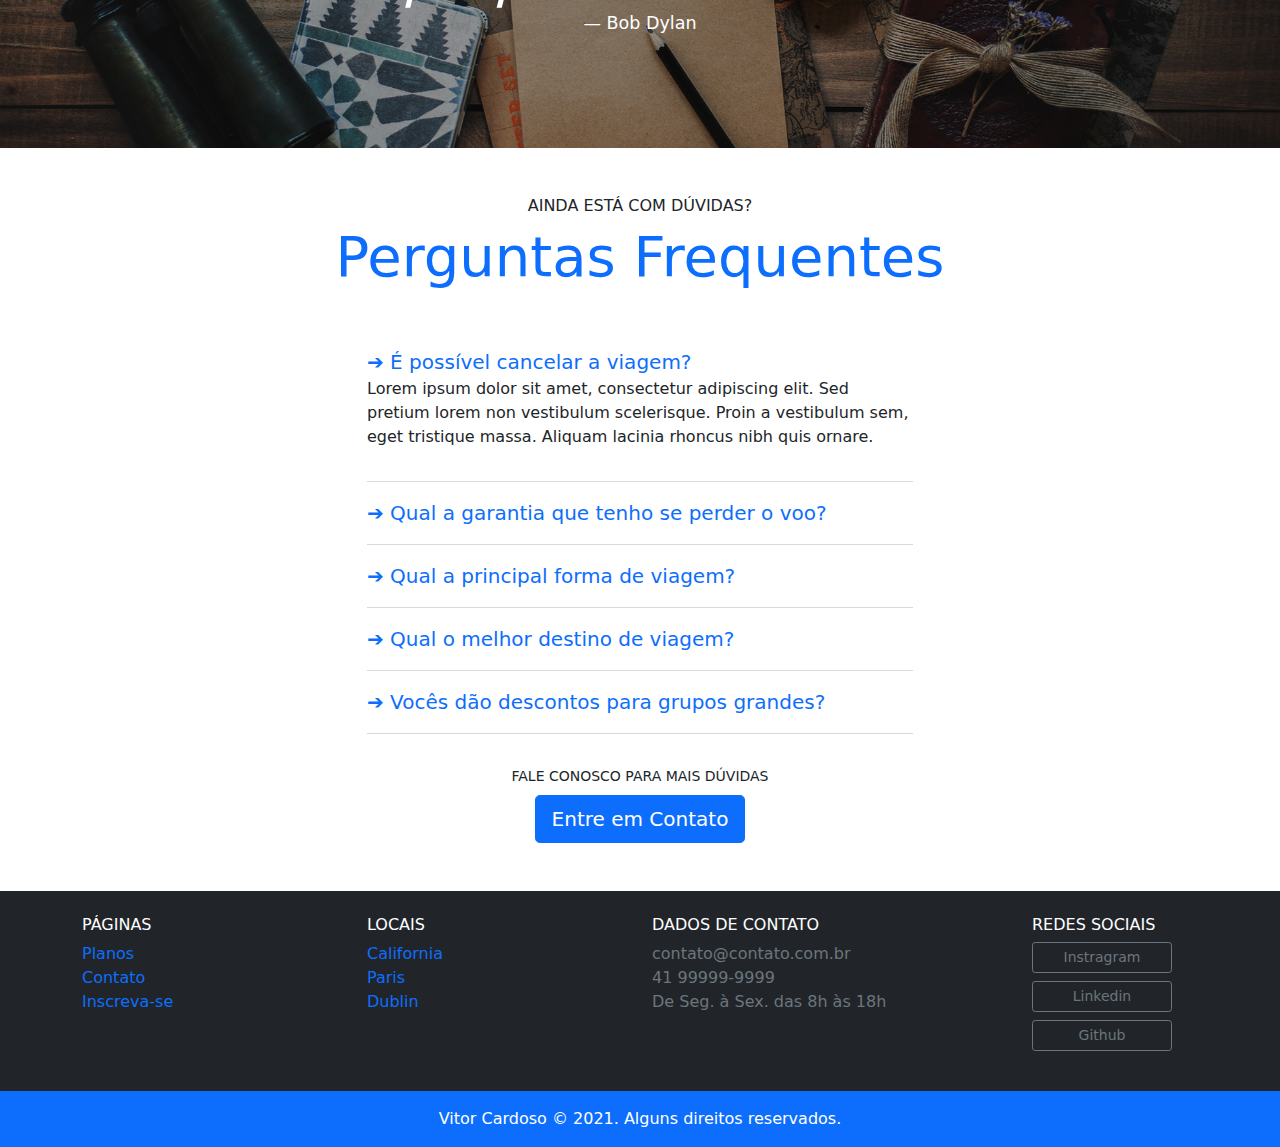
==== commit e507c94d: "finaliza formulario de pagamento" ====
--- a/Project-Caravan-Bootstrap/index.html
+++ b/Project-Caravan-Bootstrap/index.html
@@ -255,7 +255,7 @@
         </div>
       </div>
       <div class="text-center my-4">
-        <p class="small m-1">FALE CONOSCO PARA MAIS DÚVIDAS</p>
+        <p class="small m-1 mb-2">FALE CONOSCO PARA MAIS DÚVIDAS</p>
         <a class="btn btn-primary btn-lg" href="contato.html">Entre em Contato</a>
       </div>
     </section>
--- a/Project-Caravan-Bootstrap/style.css
+++ b/Project-Caravan-Bootstrap/style.css
@@ -20,6 +20,14 @@
   text-decoration: none;
 }
 
+.lista-plano li + li {
+  border-top: 1px solid rgba(0,0,0,.2);
+}
+
+.lista-plano li {
+  padding: 1rem;
+}
+
 @media (max-width: 767px) {
   #home-quote .display-4 {
     font-size: 2.5rem;
